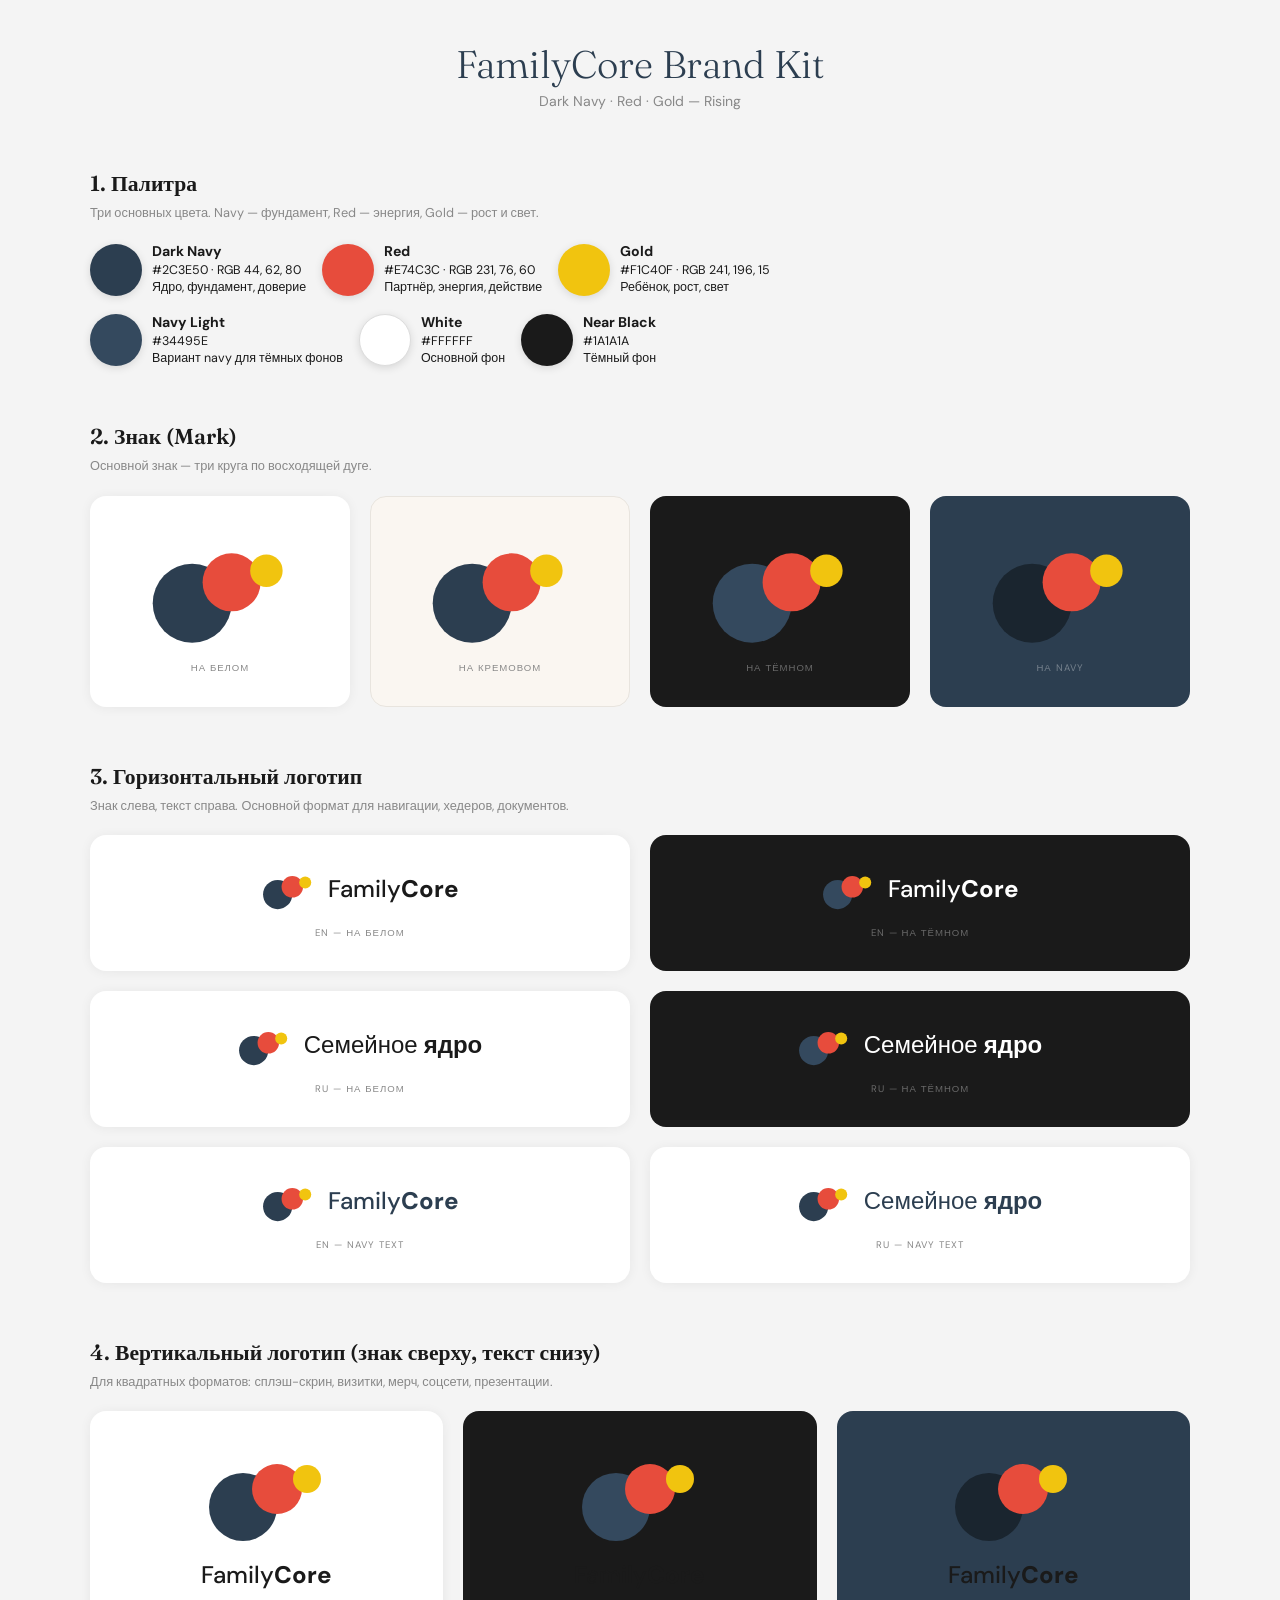
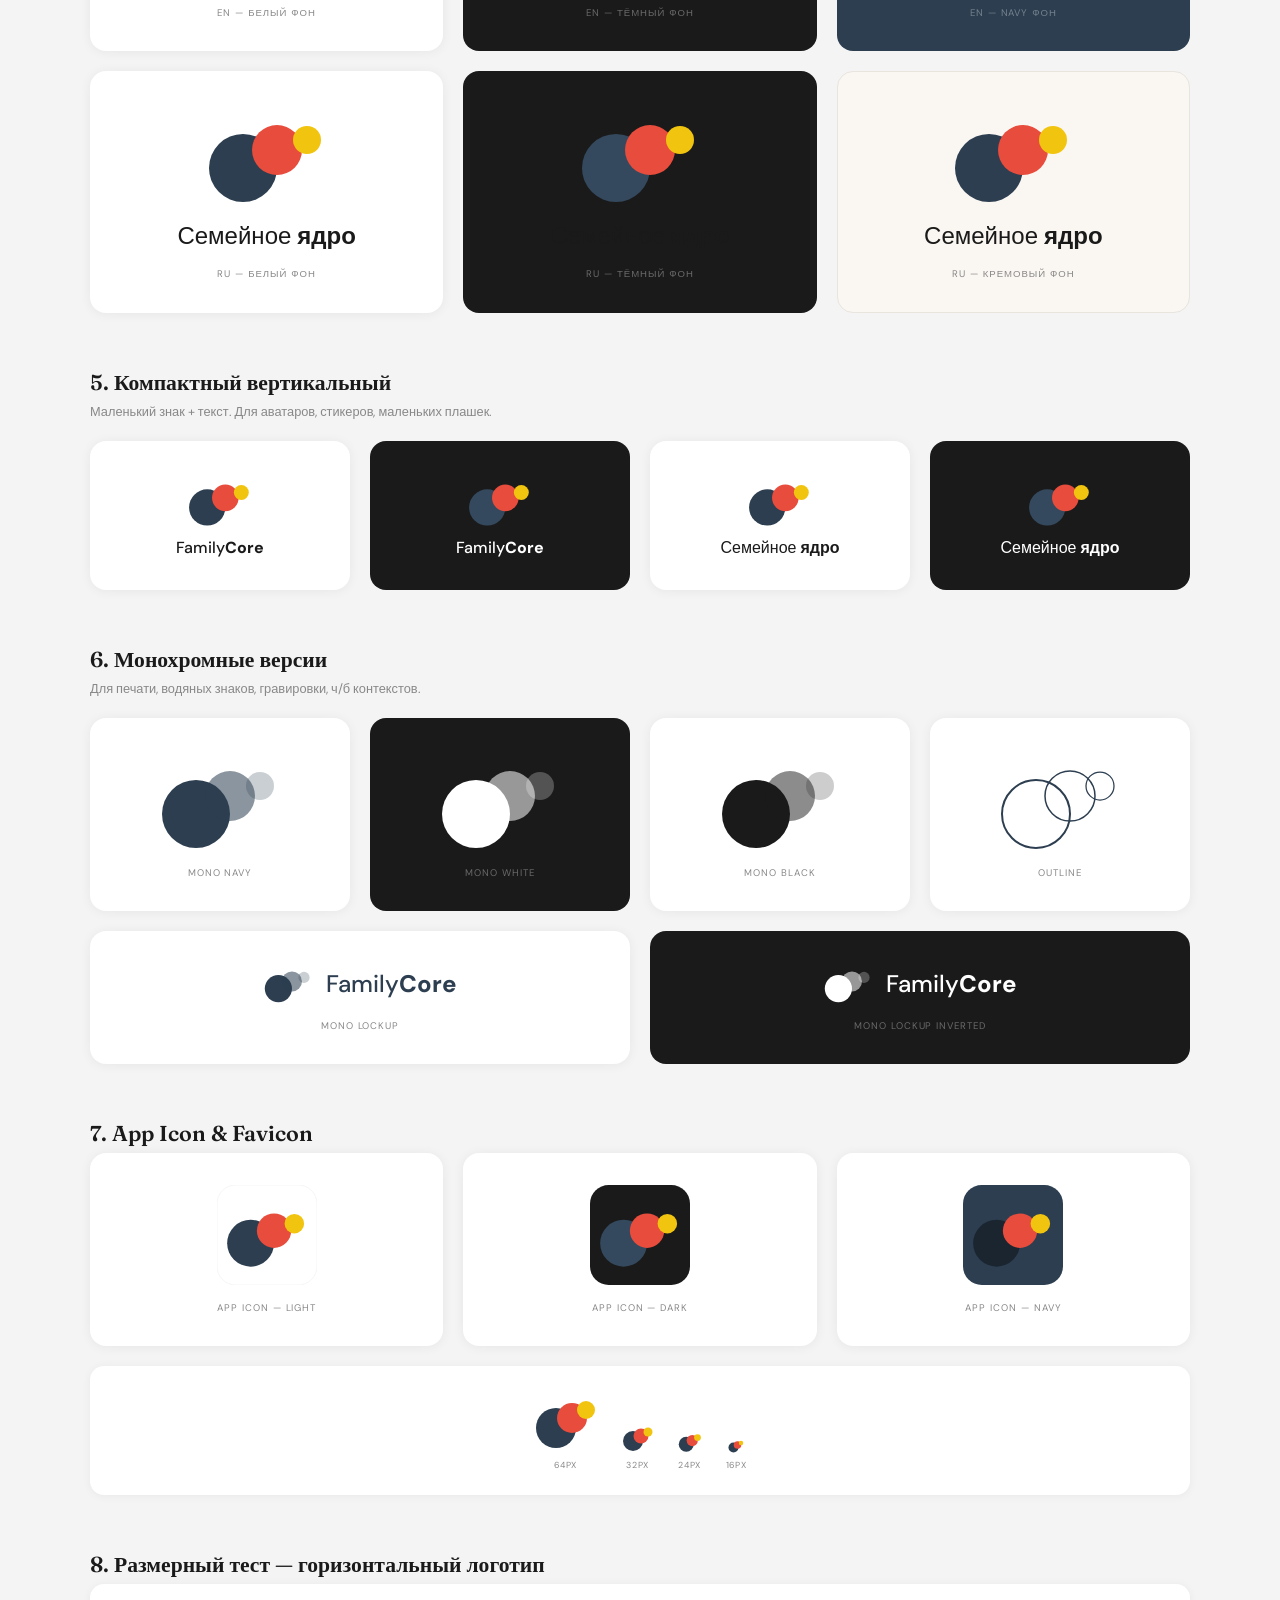
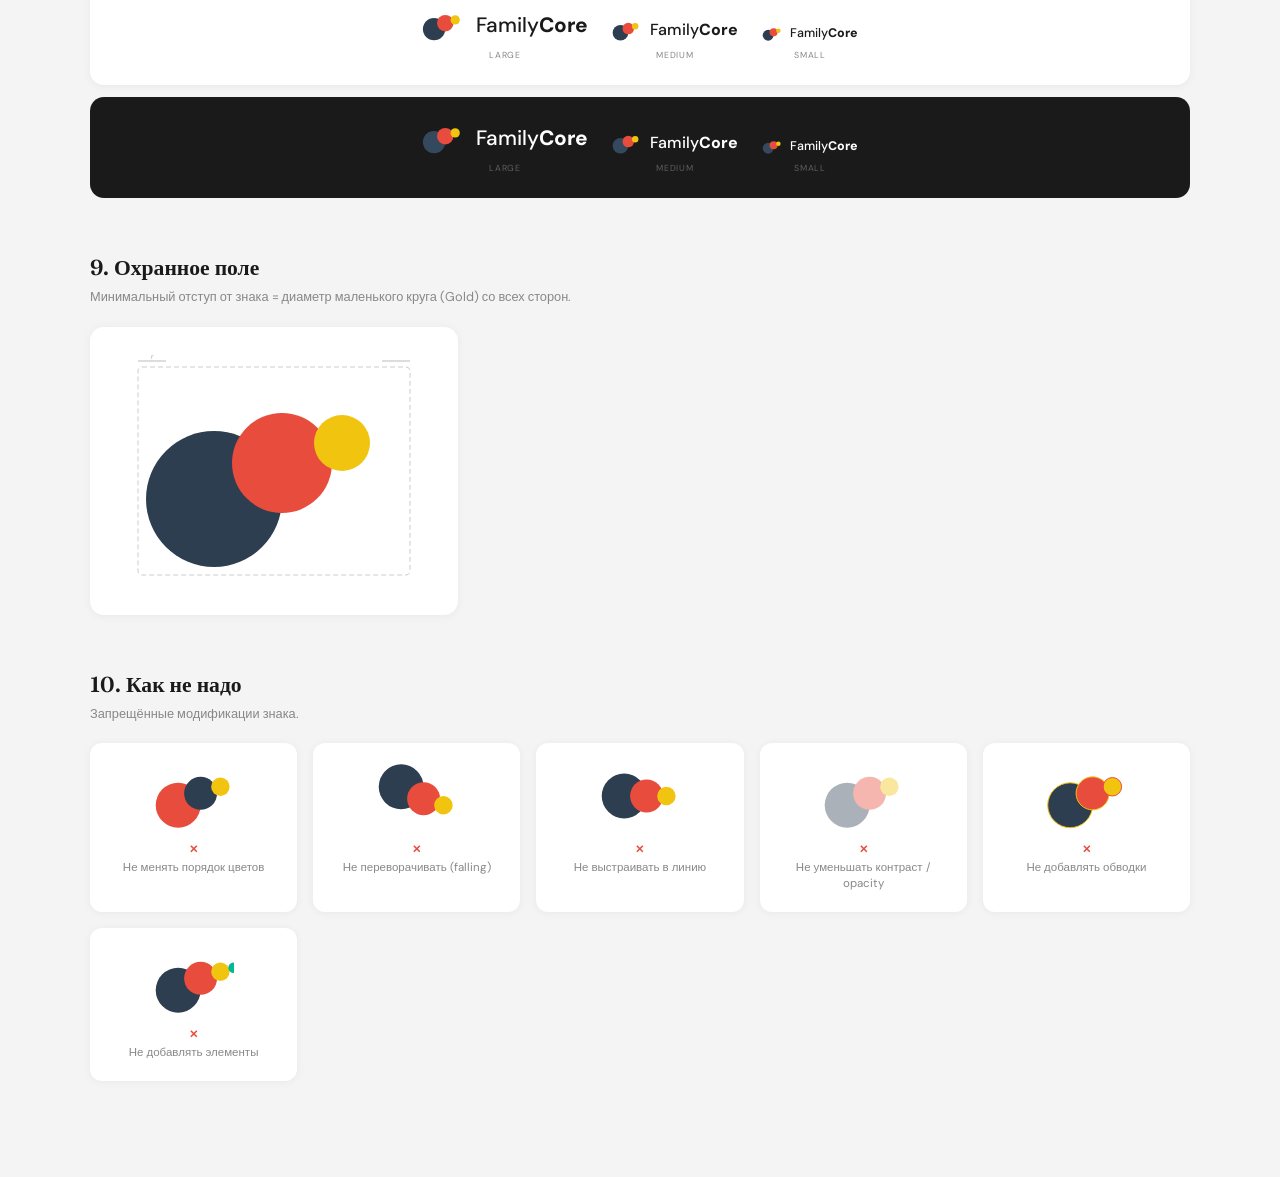
==== brand/index.html @ 4eb32b34 "VK added" ====
<!DOCTYPE html>
<html lang="ru">
<head>
<meta charset="UTF-8">
<meta name="viewport" content="width=device-width, initial-scale=1.0">
<title>FamilyCore — Full Brand Kit</title>
<style>
  @import url('https://fonts.googleapis.com/css2?family=DM+Sans:wght@400;500;700;800&family=Fraunces:opsz,wght@9..144,300;9..144,600&display=swap');
  *{margin:0;padding:0;box-sizing:border-box}
  :root{--navy:#2C3E50;--red:#E74C3C;--gold:#F1C40F;--dk:#1a1a1a;--mid:#888;--bg:#f4f4f4}
  body{font-family:'DM Sans',sans-serif;background:var(--bg);color:var(--dk);padding:40px 16px}

  .page{max-width:1100px;margin:0 auto}

  .header{text-align:center;margin-bottom:60px}
  .header h1{font-family:'Fraunces',serif;font-weight:300;font-size:2.4rem;margin-bottom:4px;color:var(--navy)}
  .header p{color:var(--mid);font-size:0.88rem}

  h2{font-family:'Fraunces',serif;font-weight:600;font-size:1.35rem;margin-bottom:6px;color:var(--dk)}
  .desc{color:var(--mid);font-size:0.8rem;margin-bottom:20px;line-height:1.5}

  .sect{margin-bottom:56px}

  /* Cards */
  .row{display:grid;gap:20px;margin-bottom:20px}
  .r2{grid-template-columns:1fr 1fr}
  .r3{grid-template-columns:1fr 1fr 1fr}
  .r4{grid-template-columns:1fr 1fr 1fr 1fr}
  @media(max-width:700px){.r2,.r3,.r4{grid-template-columns:1fr}}

  .box{border-radius:16px;padding:32px 24px;display:flex;flex-direction:column;align-items:center;justify-content:center;gap:12px;min-height:180px}
  .box.w{background:#fff;box-shadow:0 1px 12px rgba(0,0,0,0.06)}
  .box.d{background:var(--dk)}
  .box.n{background:var(--navy)}
  .box.c{background:#FAF6F1;border:1px solid #e8e4de}
  .box.r{background:var(--red)}
  .box .tag{font-size:0.6rem;text-transform:uppercase;letter-spacing:0.1em;color:var(--mid);margin-top:4px}
  .d .tag,.n .tag,.r .tag{color:rgba(255,255,255,0.35)}

  /* Logo mark inline helper */
  .mark{display:inline-block}

  /* Lockup: horizontal */
  .lockup-h{display:flex;align-items:center;gap:14px}
  .lockup-h .logo-text{font-family:'DM Sans',sans-serif;font-size:1.5rem;font-weight:500;white-space:nowrap}
  .lockup-h .logo-text b{font-weight:800}
  .lockup-h .logo-text.light{color:#fff}
  .lockup-h .logo-text.dark{color:var(--dk)}
  .lockup-h .logo-text.navy{color:var(--navy)}

  /* Lockup: stacked */
  .lockup-v{display:flex;flex-direction:column;align-items:center;gap:10px}
  .lockup-v .logo-text{font-family:'DM Sans',sans-serif;font-size:1.3rem;font-weight:500;white-space:nowrap}
  .lockup-v .logo-text b{font-weight:800}
  .lockup-v .logo-text.light{color:#fff}
  .lockup-v .logo-text.dark{color:var(--dk)}
  .lockup-v .logo-text.navy{color:var(--navy)}

  /* Lockup: stacked large */
  .lockup-vl{display:flex;flex-direction:column;align-items:center;gap:16px}
  .lockup-vl .logo-text{font-family:'DM Sans',sans-serif;font-size:1.6rem;font-weight:500;white-space:nowrap}
  .lockup-vl .logo-text b{font-weight:800}

  /* Palette */
  .pal{display:flex;gap:16px;flex-wrap:wrap}
  .sw{display:flex;align-items:center;gap:10px}
  .sw-dot{width:52px;height:52px;border-radius:50%;box-shadow:0 2px 8px rgba(0,0,0,0.12)}
  .sw-info{font-size:0.78rem;line-height:1.4}
  .sw-info strong{display:block;font-size:0.88rem}

  /* Size test */
  .sizes{display:flex;gap:24px;align-items:flex-end;justify-content:center;padding:24px;border-radius:14px;flex-wrap:wrap;margin-bottom:12px}
  .sizes.lt{background:#fff;box-shadow:0 1px 10px rgba(0,0,0,0.05)}
  .sizes.dk{background:var(--dk)}
  .si{display:flex;flex-direction:column;align-items:center;gap:5px}
  .si .lb{font-size:0.55rem;text-transform:uppercase;letter-spacing:0.08em;color:var(--mid)}
  .dk .lb{color:rgba(255,255,255,0.3)}

  /* Clearspace diagram */
  .clearspace-box{display:inline-flex;padding:24px;background:#fff;border-radius:14px;box-shadow:0 1px 10px rgba(0,0,0,0.05)}

  /* Don'ts */
  .donts{display:grid;grid-template-columns:repeat(auto-fit,minmax(200px,1fr));gap:16px}
  .dont{background:#fff;border-radius:12px;padding:20px;text-align:center;box-shadow:0 1px 8px rgba(0,0,0,0.05)}
  .dont svg{margin-bottom:8px}
  .dont p{font-size:0.72rem;color:var(--mid);line-height:1.4}
  .dont .x{color:#E74C3C;font-weight:700;font-size:0.7rem;margin-bottom:4px}
</style>
</head>
<body>
<div class="page">

<div class="header">
  <h1>FamilyCore Brand Kit</h1>
  <p>Dark Navy · Red · Gold — Rising</p>
</div>

<!-- ======== 1. PALETTE ======== -->
<div class="sect">
  <h2>1. Палитра</h2>
  <div class="desc">Три основных цвета. Navy — фундамент, Red — энергия, Gold — рост и свет.</div>
  <div class="pal">
    <div class="sw"><div class="sw-dot" style="background:#2C3E50"></div><div class="sw-info"><strong>Dark Navy</strong>#2C3E50 · RGB 44, 62, 80<br>Ядро, фундамент, доверие</div></div>
    <div class="sw"><div class="sw-dot" style="background:#E74C3C"></div><div class="sw-info"><strong>Red</strong>#E74C3C · RGB 231, 76, 60<br>Партнёр, энергия, действие</div></div>
    <div class="sw"><div class="sw-dot" style="background:#F1C40F"></div><div class="sw-info"><strong>Gold</strong>#F1C40F · RGB 241, 196, 15<br>Ребёнок, рост, свет</div></div>
  </div>
  <div style="margin-top:16px">
    <div class="pal">
      <div class="sw"><div class="sw-dot" style="background:#34495E"></div><div class="sw-info"><strong>Navy Light</strong>#34495E<br>Вариант navy для тёмных фонов</div></div>
      <div class="sw"><div class="sw-dot" style="background:#ffffff;border:1px solid #ddd"></div><div class="sw-info"><strong>White</strong>#FFFFFF<br>Основной фон</div></div>
      <div class="sw"><div class="sw-dot" style="background:#1a1a1a"></div><div class="sw-info"><strong>Near Black</strong>#1A1A1A<br>Тёмный фон</div></div>
    </div>
  </div>
</div>

<!-- ======== 2. MARK ======== -->
<div class="sect">
  <h2>2. Знак (Mark)</h2>
  <div class="desc">Основной знак — три круга по восходящей дуге.</div>
  <div class="row r4">
    <div class="box w">
      <svg width="140" height="116" viewBox="0 0 240 200" fill="none"><circle cx="72" cy="128" r="68" fill="#2C3E50"/><circle cx="140" cy="92" r="50" fill="#E74C3C"/><circle cx="200" cy="72" r="28" fill="#F1C40F"/></svg>
      <span class="tag">На белом</span>
    </div>
    <div class="box c">
      <svg width="140" height="116" viewBox="0 0 240 200" fill="none"><circle cx="72" cy="128" r="68" fill="#2C3E50"/><circle cx="140" cy="92" r="50" fill="#E74C3C"/><circle cx="200" cy="72" r="28" fill="#F1C40F"/></svg>
      <span class="tag">На кремовом</span>
    </div>
    <div class="box d">
      <svg width="140" height="116" viewBox="0 0 240 200" fill="none"><circle cx="72" cy="128" r="68" fill="#34495E"/><circle cx="140" cy="92" r="50" fill="#E74C3C"/><circle cx="200" cy="72" r="28" fill="#F1C40F"/></svg>
      <span class="tag">На тёмном</span>
    </div>
    <div class="box n">
      <svg width="140" height="116" viewBox="0 0 240 200" fill="none"><circle cx="72" cy="128" r="68" fill="#1A252F"/><circle cx="140" cy="92" r="50" fill="#E74C3C"/><circle cx="200" cy="72" r="28" fill="#F1C40F"/></svg>
      <span class="tag">На navy</span>
    </div>
  </div>
</div>

<!-- ======== 3. HORIZONTAL LOCKUP ======== -->
<div class="sect">
  <h2>3. Горизонтальный логотип</h2>
  <div class="desc">Знак слева, текст справа. Основной формат для навигации, хедеров, документов.</div>

  <div class="row r2">
    <div class="box w" style="min-height:100px">
      <div class="lockup-h">
        <svg width="52" height="43" viewBox="0 0 240 200" fill="none"><circle cx="72" cy="128" r="68" fill="#2C3E50"/><circle cx="140" cy="92" r="50" fill="#E74C3C"/><circle cx="200" cy="72" r="28" fill="#F1C40F"/></svg>
        <span class="logo-text dark">Family<b>Core</b></span>
      </div>
      <span class="tag">EN — на белом</span>
    </div>
    <div class="box d" style="min-height:100px">
      <div class="lockup-h">
        <svg width="52" height="43" viewBox="0 0 240 200" fill="none"><circle cx="72" cy="128" r="68" fill="#34495E"/><circle cx="140" cy="92" r="50" fill="#E74C3C"/><circle cx="200" cy="72" r="28" fill="#F1C40F"/></svg>
        <span class="logo-text light">Family<b>Core</b></span>
      </div>
      <span class="tag">EN — на тёмном</span>
    </div>
  </div>
  <div class="row r2">
    <div class="box w" style="min-height:100px">
      <div class="lockup-h">
        <svg width="52" height="43" viewBox="0 0 240 200" fill="none"><circle cx="72" cy="128" r="68" fill="#2C3E50"/><circle cx="140" cy="92" r="50" fill="#E74C3C"/><circle cx="200" cy="72" r="28" fill="#F1C40F"/></svg>
        <span class="logo-text dark">Семейное <b>ядро</b></span>
      </div>
      <span class="tag">RU — на белом</span>
    </div>
    <div class="box d" style="min-height:100px">
      <div class="lockup-h">
        <svg width="52" height="43" viewBox="0 0 240 200" fill="none"><circle cx="72" cy="128" r="68" fill="#34495E"/><circle cx="140" cy="92" r="50" fill="#E74C3C"/><circle cx="200" cy="72" r="28" fill="#F1C40F"/></svg>
        <span class="logo-text light">Семейное <b>ядро</b></span>
      </div>
      <span class="tag">RU — на тёмном</span>
    </div>
  </div>
  <!-- Navy text variant -->
  <div class="row r2">
    <div class="box w" style="min-height:100px">
      <div class="lockup-h">
        <svg width="52" height="43" viewBox="0 0 240 200" fill="none"><circle cx="72" cy="128" r="68" fill="#2C3E50"/><circle cx="140" cy="92" r="50" fill="#E74C3C"/><circle cx="200" cy="72" r="28" fill="#F1C40F"/></svg>
        <span class="logo-text navy">Family<b>Core</b></span>
      </div>
      <span class="tag">EN — navy text</span>
    </div>
    <div class="box w" style="min-height:100px">
      <div class="lockup-h">
        <svg width="52" height="43" viewBox="0 0 240 200" fill="none"><circle cx="72" cy="128" r="68" fill="#2C3E50"/><circle cx="140" cy="92" r="50" fill="#E74C3C"/><circle cx="200" cy="72" r="28" fill="#F1C40F"/></svg>
        <span class="logo-text navy">Семейное <b>ядро</b></span>
      </div>
      <span class="tag">RU — navy text</span>
    </div>
  </div>
</div>

<!-- ======== 4. STACKED LOCKUP ======== -->
<div class="sect">
  <h2>4. Вертикальный логотип (знак сверху, текст снизу)</h2>
  <div class="desc">Для квадратных форматов: сплэш-скрин, визитки, мерч, соцсети, презентации.</div>

  <div class="row r3">
    <div class="box w" style="min-height:220px">
      <div class="lockup-vl">
        <svg width="120" height="100" viewBox="0 0 240 200" fill="none"><circle cx="72" cy="128" r="68" fill="#2C3E50"/><circle cx="140" cy="92" r="50" fill="#E74C3C"/><circle cx="200" cy="72" r="28" fill="#F1C40F"/></svg>
        <span class="logo-text dark" style="font-size:1.5rem">Family<b>Core</b></span>
      </div>
      <span class="tag">EN — белый фон</span>
    </div>
    <div class="box d" style="min-height:220px">
      <div class="lockup-vl">
        <svg width="120" height="100" viewBox="0 0 240 200" fill="none"><circle cx="72" cy="128" r="68" fill="#34495E"/><circle cx="140" cy="92" r="50" fill="#E74C3C"/><circle cx="200" cy="72" r="28" fill="#F1C40F"/></svg>
        <span class="logo-text light" style="font-size:1.5rem">Family<b>Core</b></span>
      </div>
      <span class="tag">EN — тёмный фон</span>
    </div>
    <div class="box n" style="min-height:220px">
      <div class="lockup-vl">
        <svg width="120" height="100" viewBox="0 0 240 200" fill="none"><circle cx="72" cy="128" r="68" fill="#1A252F"/><circle cx="140" cy="92" r="50" fill="#E74C3C"/><circle cx="200" cy="72" r="28" fill="#F1C40F"/></svg>
        <span class="logo-text light" style="font-size:1.5rem">Family<b>Core</b></span>
      </div>
      <span class="tag">EN — navy фон</span>
    </div>
  </div>

  <div class="row r3">
    <div class="box w" style="min-height:220px">
      <div class="lockup-vl">
        <svg width="120" height="100" viewBox="0 0 240 200" fill="none"><circle cx="72" cy="128" r="68" fill="#2C3E50"/><circle cx="140" cy="92" r="50" fill="#E74C3C"/><circle cx="200" cy="72" r="28" fill="#F1C40F"/></svg>
        <span class="logo-text dark" style="font-size:1.5rem">Семейное <b>ядро</b></span>
      </div>
      <span class="tag">RU — белый фон</span>
    </div>
    <div class="box d" style="min-height:220px">
      <div class="lockup-vl">
        <svg width="120" height="100" viewBox="0 0 240 200" fill="none"><circle cx="72" cy="128" r="68" fill="#34495E"/><circle cx="140" cy="92" r="50" fill="#E74C3C"/><circle cx="200" cy="72" r="28" fill="#F1C40F"/></svg>
        <span class="logo-text light" style="font-size:1.5rem">Семейное <b>ядро</b></span>
      </div>
      <span class="tag">RU — тёмный фон</span>
    </div>
    <div class="box c" style="min-height:220px">
      <div class="lockup-vl">
        <svg width="120" height="100" viewBox="0 0 240 200" fill="none"><circle cx="72" cy="128" r="68" fill="#2C3E50"/><circle cx="140" cy="92" r="50" fill="#E74C3C"/><circle cx="200" cy="72" r="28" fill="#F1C40F"/></svg>
        <span class="logo-text navy" style="font-size:1.5rem">Семейное <b>ядро</b></span>
      </div>
      <span class="tag">RU — кремовый фон</span>
    </div>
  </div>
</div>

<!-- ======== 5. COMPACT STACKED ======== -->
<div class="sect">
  <h2>5. Компактный вертикальный</h2>
  <div class="desc">Маленький знак + текст. Для аватаров, стикеров, маленьких плашек.</div>

  <div class="row r4">
    <div class="box w" style="min-height:140px">
      <div class="lockup-v">
        <svg width="64" height="54" viewBox="0 0 240 200" fill="none"><circle cx="72" cy="128" r="68" fill="#2C3E50"/><circle cx="140" cy="92" r="50" fill="#E74C3C"/><circle cx="200" cy="72" r="28" fill="#F1C40F"/></svg>
        <span class="logo-text dark" style="font-size:1rem">Family<b>Core</b></span>
      </div>
    </div>
    <div class="box d" style="min-height:140px">
      <div class="lockup-v">
        <svg width="64" height="54" viewBox="0 0 240 200" fill="none"><circle cx="72" cy="128" r="68" fill="#34495E"/><circle cx="140" cy="92" r="50" fill="#E74C3C"/><circle cx="200" cy="72" r="28" fill="#F1C40F"/></svg>
        <span class="logo-text light" style="font-size:1rem">Family<b>Core</b></span>
      </div>
    </div>
    <div class="box w" style="min-height:140px">
      <div class="lockup-v">
        <svg width="64" height="54" viewBox="0 0 240 200" fill="none"><circle cx="72" cy="128" r="68" fill="#2C3E50"/><circle cx="140" cy="92" r="50" fill="#E74C3C"/><circle cx="200" cy="72" r="28" fill="#F1C40F"/></svg>
        <span class="logo-text dark" style="font-size:1rem">Семейное <b>ядро</b></span>
      </div>
    </div>
    <div class="box d" style="min-height:140px">
      <div class="lockup-v">
        <svg width="64" height="54" viewBox="0 0 240 200" fill="none"><circle cx="72" cy="128" r="68" fill="#34495E"/><circle cx="140" cy="92" r="50" fill="#E74C3C"/><circle cx="200" cy="72" r="28" fill="#F1C40F"/></svg>
        <span class="logo-text light" style="font-size:1rem">Семейное <b>ядро</b></span>
      </div>
    </div>
  </div>
</div>

<!-- ======== 6. MONOCHROME ======== -->
<div class="sect">
  <h2>6. Монохромные версии</h2>
  <div class="desc">Для печати, водяных знаков, гравировки, ч/б контекстов.</div>

  <div class="row r4">
    <div class="box w">
      <svg width="120" height="100" viewBox="0 0 240 200" fill="none"><circle cx="72" cy="128" r="68" fill="#2C3E50"/><circle cx="140" cy="92" r="50" fill="#2C3E50" opacity="0.55"/><circle cx="200" cy="72" r="28" fill="#2C3E50" opacity="0.25"/></svg>
      <span class="tag">Mono Navy</span>
    </div>
    <div class="box d">
      <svg width="120" height="100" viewBox="0 0 240 200" fill="none"><circle cx="72" cy="128" r="68" fill="white"/><circle cx="140" cy="92" r="50" fill="white" opacity="0.55"/><circle cx="200" cy="72" r="28" fill="white" opacity="0.25"/></svg>
      <span class="tag">Mono White</span>
    </div>
    <div class="box w">
      <svg width="120" height="100" viewBox="0 0 240 200" fill="none"><circle cx="72" cy="128" r="68" fill="#1a1a1a"/><circle cx="140" cy="92" r="50" fill="#1a1a1a" opacity="0.5"/><circle cx="200" cy="72" r="28" fill="#1a1a1a" opacity="0.22"/></svg>
      <span class="tag">Mono Black</span>
    </div>
    <div class="box w">
      <svg width="120" height="100" viewBox="0 0 240 200" fill="none"><circle cx="72" cy="128" r="68" stroke="#2C3E50" stroke-width="4" fill="none"/><circle cx="140" cy="92" r="50" stroke="#2C3E50" stroke-width="3" fill="none"/><circle cx="200" cy="72" r="28" stroke="#2C3E50" stroke-width="2.5" fill="none"/></svg>
      <span class="tag">Outline</span>
    </div>
  </div>

  <!-- Mono lockups -->
  <div class="row r2" style="margin-top:16px">
    <div class="box w" style="min-height:100px">
      <div class="lockup-h">
        <svg width="48" height="40" viewBox="0 0 240 200" fill="none"><circle cx="72" cy="128" r="68" fill="#2C3E50"/><circle cx="140" cy="92" r="50" fill="#2C3E50" opacity="0.55"/><circle cx="200" cy="72" r="28" fill="#2C3E50" opacity="0.25"/></svg>
        <span class="logo-text navy">Family<b>Core</b></span>
      </div>
      <span class="tag">Mono lockup</span>
    </div>
    <div class="box d" style="min-height:100px">
      <div class="lockup-h">
        <svg width="48" height="40" viewBox="0 0 240 200" fill="none"><circle cx="72" cy="128" r="68" fill="white"/><circle cx="140" cy="92" r="50" fill="white" opacity="0.55"/><circle cx="200" cy="72" r="28" fill="white" opacity="0.25"/></svg>
        <span class="logo-text light">Family<b>Core</b></span>
      </div>
      <span class="tag">Mono lockup inverted</span>
    </div>
  </div>
</div>

<!-- ======== 7. APP ICON / FAVICON ======== -->
<div class="sect">
  <h2>7. App Icon & Favicon</h2>

  <div class="row r3">
    <div class="box w">
      <svg width="100" height="100" viewBox="0 0 512 512" fill="none"><rect width="512" height="512" rx="96" fill="white" stroke="#eee" stroke-width="3"/><circle cx="172" cy="298" r="120" fill="#2C3E50"/><circle cx="292" cy="234" r="88" fill="#E74C3C"/><circle cx="396" cy="198" r="50" fill="#F1C40F"/></svg>
      <span class="tag">App Icon — light</span>
    </div>
    <div class="box w">
      <svg width="100" height="100" viewBox="0 0 512 512" fill="none"><rect width="512" height="512" rx="96" fill="#1a1a1a"/><circle cx="172" cy="298" r="120" fill="#34495E"/><circle cx="292" cy="234" r="88" fill="#E74C3C"/><circle cx="396" cy="198" r="50" fill="#F1C40F"/></svg>
      <span class="tag">App Icon — dark</span>
    </div>
    <div class="box w">
      <svg width="100" height="100" viewBox="0 0 512 512" fill="none"><rect width="512" height="512" rx="96" fill="#2C3E50"/><circle cx="172" cy="298" r="120" fill="#1A252F"/><circle cx="292" cy="234" r="88" fill="#E74C3C"/><circle cx="396" cy="198" r="50" fill="#F1C40F"/></svg>
      <span class="tag">App Icon — navy</span>
    </div>
  </div>

  <div class="sizes lt" style="margin-top:16px">
    <div class="si"><svg width="64" height="64" viewBox="0 0 32 32" fill="none"><circle cx="11" cy="19" r="10" fill="#2C3E50"/><circle cx="19" cy="14" r="7.5" fill="#E74C3C"/><circle cx="26" cy="10" r="4.5" fill="#F1C40F"/></svg><span class="lb">64px</span></div>
    <div class="si"><svg width="32" height="32" viewBox="0 0 32 32" fill="none"><circle cx="11" cy="19" r="10" fill="#2C3E50"/><circle cx="19" cy="14" r="7.5" fill="#E74C3C"/><circle cx="26" cy="10" r="4.5" fill="#F1C40F"/></svg><span class="lb">32px</span></div>
    <div class="si"><svg width="24" height="24" viewBox="0 0 32 32" fill="none"><circle cx="11" cy="19" r="10" fill="#2C3E50"/><circle cx="19" cy="14" r="7.5" fill="#E74C3C"/><circle cx="26" cy="10" r="4.5" fill="#F1C40F"/></svg><span class="lb">24px</span></div>
    <div class="si"><svg width="16" height="16" viewBox="0 0 32 32" fill="none"><circle cx="11" cy="19" r="10" fill="#2C3E50"/><circle cx="19" cy="14" r="7.5" fill="#E74C3C"/><circle cx="26" cy="10" r="4.5" fill="#F1C40F"/></svg><span class="lb">16px</span></div>
  </div>
</div>

<!-- ======== 8. SIZE TEST ======== -->
<div class="sect">
  <h2>8. Размерный тест — горизонтальный логотип</h2>

  <div class="sizes lt">
    <div class="si" style="gap:8px">
      <div class="lockup-h"><svg width="40" height="33" viewBox="0 0 240 200" fill="none"><circle cx="72" cy="128" r="68" fill="#2C3E50"/><circle cx="140" cy="92" r="50" fill="#E74C3C"/><circle cx="200" cy="72" r="28" fill="#F1C40F"/></svg><span class="logo-text dark" style="font-size:1.3rem">Family<b>Core</b></span></div>
      <span class="lb">Large</span>
    </div>
    <div class="si" style="gap:8px">
      <div class="lockup-h" style="gap:10px"><svg width="28" height="23" viewBox="0 0 240 200" fill="none"><circle cx="72" cy="128" r="68" fill="#2C3E50"/><circle cx="140" cy="92" r="50" fill="#E74C3C"/><circle cx="200" cy="72" r="28" fill="#F1C40F"/></svg><span class="logo-text dark" style="font-size:1rem">Family<b>Core</b></span></div>
      <span class="lb">Medium</span>
    </div>
    <div class="si" style="gap:8px">
      <div class="lockup-h" style="gap:8px"><svg width="20" height="16" viewBox="0 0 240 200" fill="none"><circle cx="72" cy="128" r="68" fill="#2C3E50"/><circle cx="140" cy="92" r="50" fill="#E74C3C"/><circle cx="200" cy="72" r="28" fill="#F1C40F"/></svg><span class="logo-text dark" style="font-size:0.78rem">Family<b>Core</b></span></div>
      <span class="lb">Small</span>
    </div>
  </div>
  <div class="sizes dk">
    <div class="si" style="gap:8px">
      <div class="lockup-h"><svg width="40" height="33" viewBox="0 0 240 200" fill="none"><circle cx="72" cy="128" r="68" fill="#34495E"/><circle cx="140" cy="92" r="50" fill="#E74C3C"/><circle cx="200" cy="72" r="28" fill="#F1C40F"/></svg><span class="logo-text light" style="font-size:1.3rem">Family<b>Core</b></span></div>
      <span class="lb">Large</span>
    </div>
    <div class="si" style="gap:8px">
      <div class="lockup-h" style="gap:10px"><svg width="28" height="23" viewBox="0 0 240 200" fill="none"><circle cx="72" cy="128" r="68" fill="#34495E"/><circle cx="140" cy="92" r="50" fill="#E74C3C"/><circle cx="200" cy="72" r="28" fill="#F1C40F"/></svg><span class="logo-text light" style="font-size:1rem">Family<b>Core</b></span></div>
      <span class="lb">Medium</span>
    </div>
    <div class="si" style="gap:8px">
      <div class="lockup-h" style="gap:8px"><svg width="20" height="16" viewBox="0 0 240 200" fill="none"><circle cx="72" cy="128" r="68" fill="#34495E"/><circle cx="140" cy="92" r="50" fill="#E74C3C"/><circle cx="200" cy="72" r="28" fill="#F1C40F"/></svg><span class="logo-text light" style="font-size:0.78rem">Family<b>Core</b></span></div>
      <span class="lb">Small</span>
    </div>
  </div>
</div>

<!-- ======== 9. CLEARSPACE ======== -->
<div class="sect">
  <h2>9. Охранное поле</h2>
  <div class="desc">Минимальный отступ от знака = диаметр маленького круга (Gold) со всех сторон.</div>
  <div class="clearspace-box">
    <svg width="320" height="240" viewBox="0 0 320 240" fill="none">
      <!-- Clearspace border -->
      <rect x="24" y="16" width="272" height="208" stroke="#ccc" stroke-width="1" stroke-dasharray="5 3" fill="none" rx="4"/>
      <!-- Dimension arrows -->
      <line x1="24" y1="10" x2="52" y2="10" stroke="#aaa" stroke-width="0.8"/><text x="38" y="8" text-anchor="middle" fill="#aaa" font-size="7" font-family="DM Sans">r</text>
      <line x1="268" y1="10" x2="296" y2="10" stroke="#aaa" stroke-width="0.8"/>
      <!-- Logo -->
      <circle cx="100" cy="148" r="68" fill="#2C3E50"/>
      <circle cx="168" cy="112" r="50" fill="#E74C3C"/>
      <circle cx="228" cy="92" r="28" fill="#F1C40F"/>
    </svg>
  </div>
</div>

<!-- ======== 10. DON'TS ======== -->
<div class="sect">
  <h2>10. Как не надо</h2>
  <div class="desc">Запрещённые модификации знака.</div>
  <div class="donts">
    <div class="dont">
      <svg width="80" height="66" viewBox="0 0 240 200" fill="none"><circle cx="72" cy="128" r="68" fill="#E74C3C"/><circle cx="140" cy="92" r="50" fill="#2C3E50"/><circle cx="200" cy="72" r="28" fill="#F1C40F"/></svg>
      <div class="x">✕</div>
      <p>Не менять порядок цветов</p>
    </div>
    <div class="dont">
      <svg width="80" height="66" viewBox="0 0 240 200" fill="none"><circle cx="72" cy="72" r="68" fill="#2C3E50"/><circle cx="140" cy="108" r="50" fill="#E74C3C"/><circle cx="200" cy="128" r="28" fill="#F1C40F"/></svg>
      <div class="x">✕</div>
      <p>Не переворачивать (falling)</p>
    </div>
    <div class="dont">
      <svg width="80" height="66" viewBox="0 0 240 200" fill="none"><circle cx="72" cy="100" r="68" fill="#2C3E50"/><circle cx="140" cy="100" r="50" fill="#E74C3C"/><circle cx="200" cy="100" r="28" fill="#F1C40F"/></svg>
      <div class="x">✕</div>
      <p>Не выстраивать в линию</p>
    </div>
    <div class="dont">
      <svg width="80" height="66" viewBox="0 0 240 200" fill="none" style="opacity:0.4"><circle cx="72" cy="128" r="68" fill="#2C3E50"/><circle cx="140" cy="92" r="50" fill="#E74C3C"/><circle cx="200" cy="72" r="28" fill="#F1C40F"/></svg>
      <div class="x">✕</div>
      <p>Не уменьшать контраст / opacity</p>
    </div>
    <div class="dont">
      <svg width="80" height="66" viewBox="0 0 240 200" fill="none"><circle cx="72" cy="128" r="68" fill="#2C3E50" stroke="#F1C40F" stroke-width="3"/><circle cx="140" cy="92" r="50" fill="#E74C3C" stroke="#F1C40F" stroke-width="3"/><circle cx="200" cy="72" r="28" fill="#F1C40F" stroke="#E74C3C" stroke-width="3"/></svg>
      <div class="x">✕</div>
      <p>Не добавлять обводки</p>
    </div>
    <div class="dont">
      <svg width="80" height="66" viewBox="0 0 240 200" fill="none"><circle cx="72" cy="128" r="68" fill="#2C3E50"/><circle cx="140" cy="92" r="50" fill="#E74C3C"/><circle cx="200" cy="72" r="28" fill="#F1C40F"/><circle cx="240" cy="60" r="16" fill="#00B894"/></svg>
      <div class="x">✕</div>
      <p>Не добавлять элементы</p>
    </div>
  </div>
</div>

</div><!-- /page -->
</body>
</html>
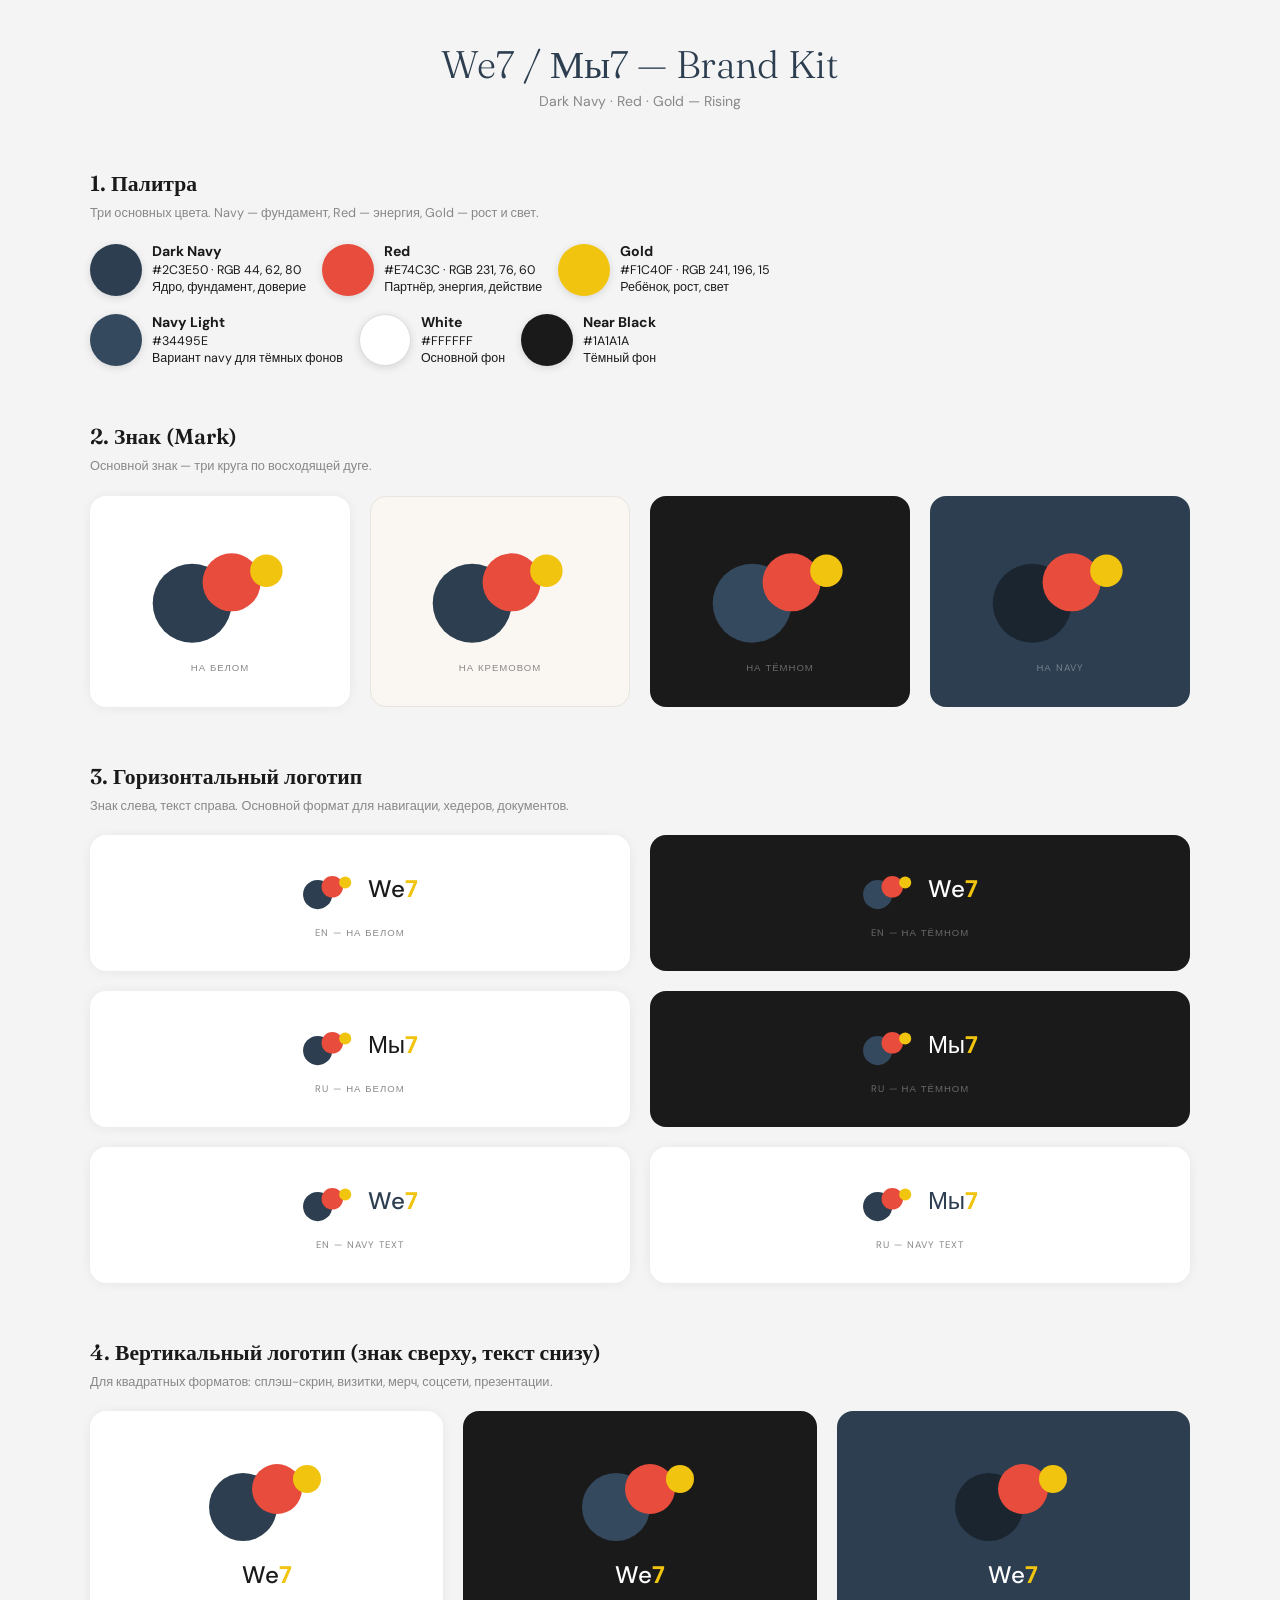
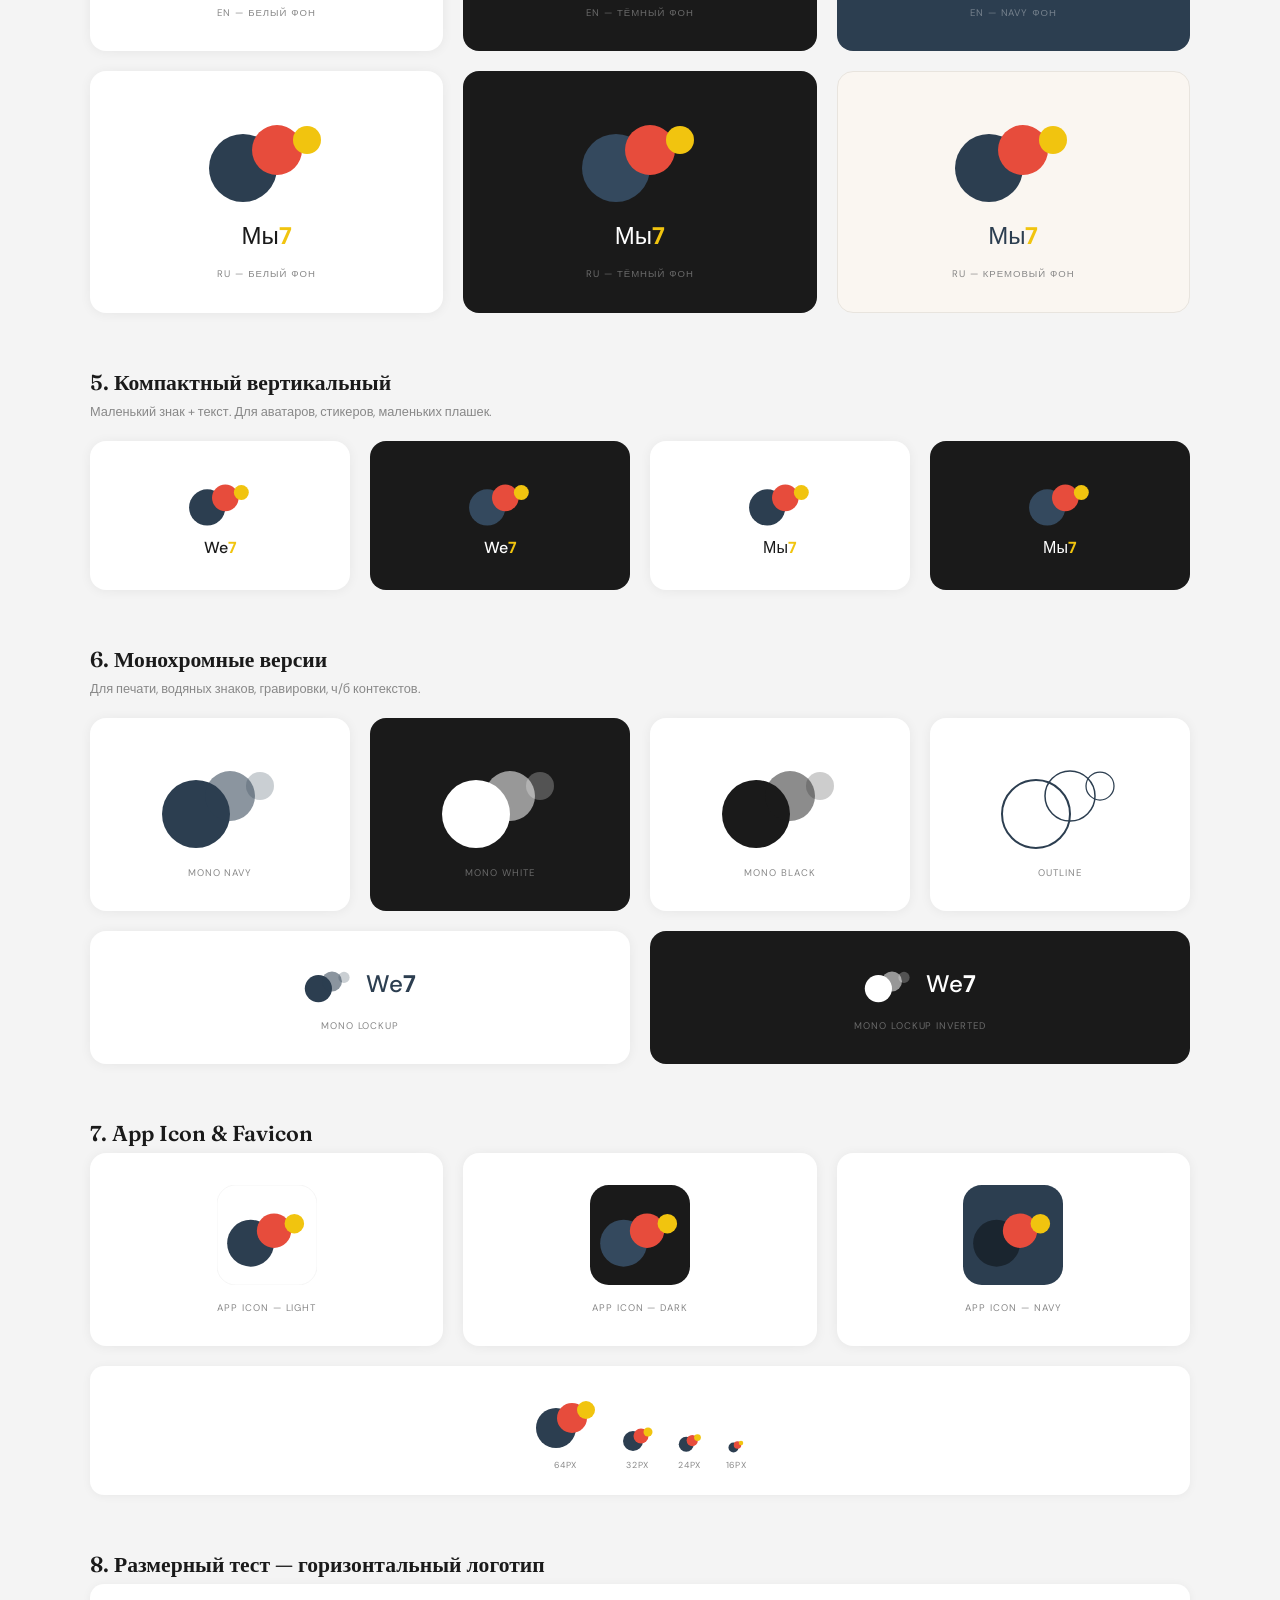
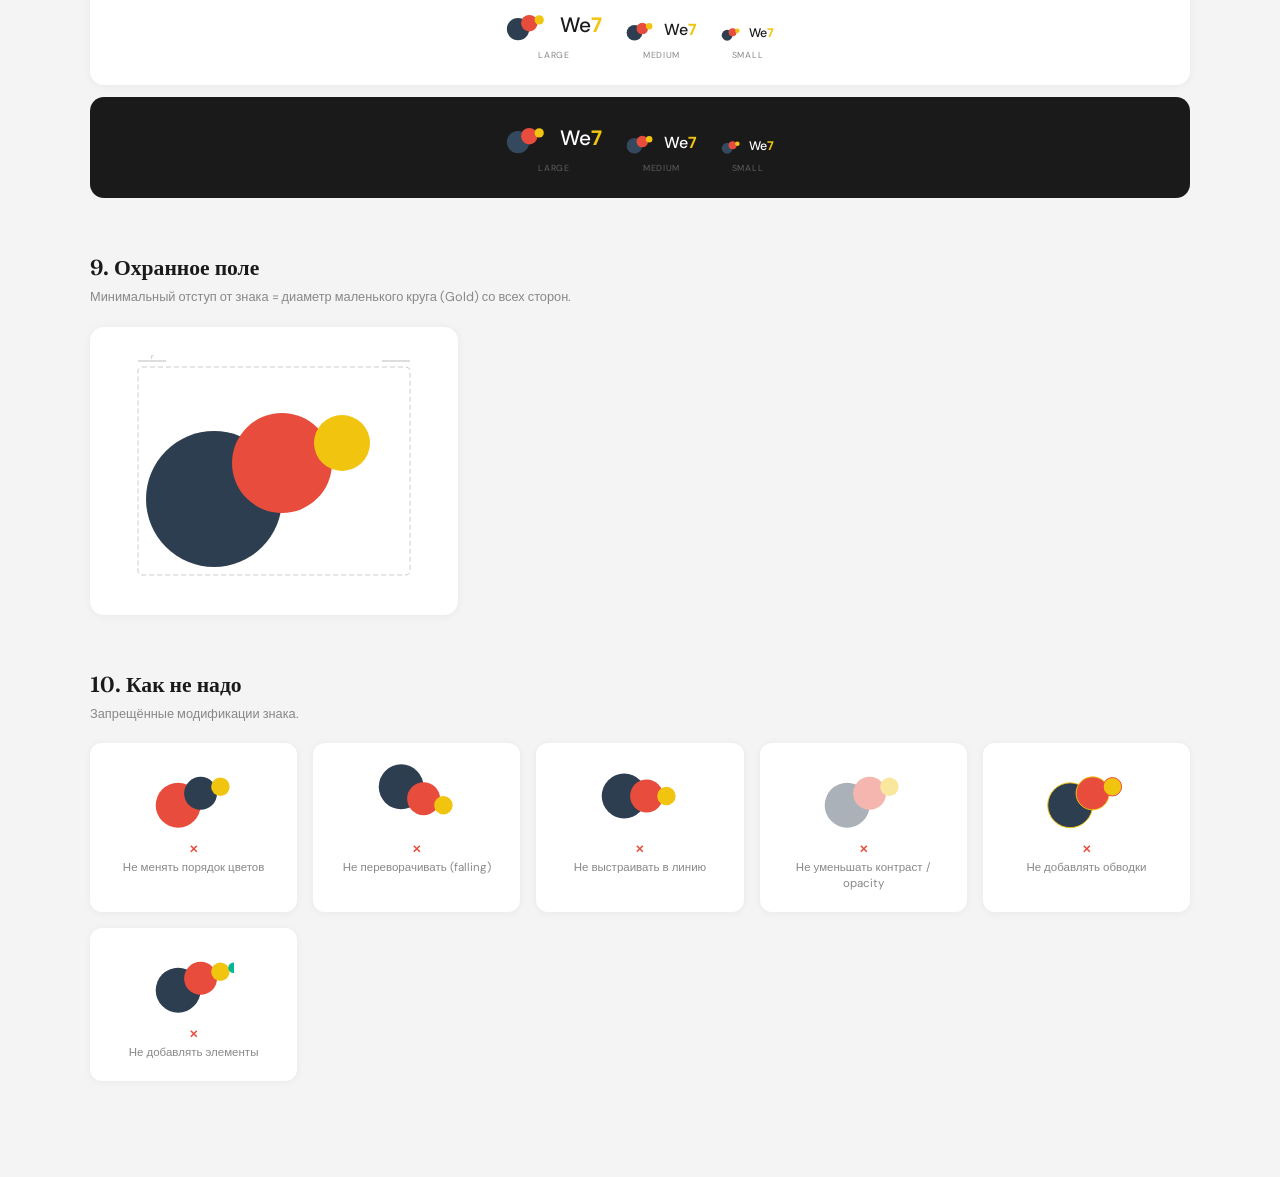
==== commit 67113b19: "we7 brand updated" ====
--- a/brand/index.html
+++ b/brand/index.html
@@ -3,7 +3,7 @@
 <head>
 <meta charset="UTF-8">
 <meta name="viewport" content="width=device-width, initial-scale=1.0">
-<title>FamilyCore — Full Brand Kit</title>
+<title>We7 — Brand Kit</title>
 <style>
   @import url('https://fonts.googleapis.com/css2?family=DM+Sans:wght@400;500;700;800&family=Fraunces:opsz,wght@9..144,300;9..144,600&display=swap');
   *{margin:0;padding:0;box-sizing:border-box}
@@ -60,6 +60,9 @@
   .lockup-vl{display:flex;flex-direction:column;align-items:center;gap:16px}
   .lockup-vl .logo-text{font-family:'DM Sans',sans-serif;font-size:1.6rem;font-weight:500;white-space:nowrap}
   .lockup-vl .logo-text b{font-weight:800}
+  .lockup-vl .logo-text.light{color:#fff}
+  .lockup-vl .logo-text.dark{color:var(--dk)}
+  .lockup-vl .logo-text.navy{color:var(--navy)}
 
   /* Palette */
   .pal{display:flex;gap:16px;flex-wrap:wrap}
@@ -91,7 +94,7 @@
 <div class="page">
 
 <div class="header">
-  <h1>FamilyCore Brand Kit</h1>
+  <h1>We7 / Мы7 — Brand Kit</h1>
   <p>Dark Navy · Red · Gold — Rising</p>
 </div>
 
@@ -146,14 +149,14 @@
     <div class="box w" style="min-height:100px">
       <div class="lockup-h">
         <svg width="52" height="43" viewBox="0 0 240 200" fill="none"><circle cx="72" cy="128" r="68" fill="#2C3E50"/><circle cx="140" cy="92" r="50" fill="#E74C3C"/><circle cx="200" cy="72" r="28" fill="#F1C40F"/></svg>
-        <span class="logo-text dark">Family<b>Core</b></span>
+        <span class="logo-text dark">We<b><span style="color:#F1C40F">7</span></b></span>
       </div>
       <span class="tag">EN — на белом</span>
     </div>
     <div class="box d" style="min-height:100px">
       <div class="lockup-h">
         <svg width="52" height="43" viewBox="0 0 240 200" fill="none"><circle cx="72" cy="128" r="68" fill="#34495E"/><circle cx="140" cy="92" r="50" fill="#E74C3C"/><circle cx="200" cy="72" r="28" fill="#F1C40F"/></svg>
-        <span class="logo-text light">Family<b>Core</b></span>
+        <span class="logo-text light">We<b><span style="color:#F1C40F">7</span></b></span>
       </div>
       <span class="tag">EN — на тёмном</span>
     </div>
@@ -162,14 +165,14 @@
     <div class="box w" style="min-height:100px">
       <div class="lockup-h">
         <svg width="52" height="43" viewBox="0 0 240 200" fill="none"><circle cx="72" cy="128" r="68" fill="#2C3E50"/><circle cx="140" cy="92" r="50" fill="#E74C3C"/><circle cx="200" cy="72" r="28" fill="#F1C40F"/></svg>
-        <span class="logo-text dark">Семейное <b>ядро</b></span>
+        <span class="logo-text dark">Мы<b><span style="color:#F1C40F">7</span></b></span>
       </div>
       <span class="tag">RU — на белом</span>
     </div>
     <div class="box d" style="min-height:100px">
       <div class="lockup-h">
         <svg width="52" height="43" viewBox="0 0 240 200" fill="none"><circle cx="72" cy="128" r="68" fill="#34495E"/><circle cx="140" cy="92" r="50" fill="#E74C3C"/><circle cx="200" cy="72" r="28" fill="#F1C40F"/></svg>
-        <span class="logo-text light">Семейное <b>ядро</b></span>
+        <span class="logo-text light">Мы<b><span style="color:#F1C40F">7</span></b></span>
       </div>
       <span class="tag">RU — на тёмном</span>
     </div>
@@ -179,14 +182,14 @@
     <div class="box w" style="min-height:100px">
       <div class="lockup-h">
         <svg width="52" height="43" viewBox="0 0 240 200" fill="none"><circle cx="72" cy="128" r="68" fill="#2C3E50"/><circle cx="140" cy="92" r="50" fill="#E74C3C"/><circle cx="200" cy="72" r="28" fill="#F1C40F"/></svg>
-        <span class="logo-text navy">Family<b>Core</b></span>
+        <span class="logo-text navy">We<b><span style="color:#F1C40F">7</span></b></span>
       </div>
       <span class="tag">EN — navy text</span>
     </div>
     <div class="box w" style="min-height:100px">
       <div class="lockup-h">
         <svg width="52" height="43" viewBox="0 0 240 200" fill="none"><circle cx="72" cy="128" r="68" fill="#2C3E50"/><circle cx="140" cy="92" r="50" fill="#E74C3C"/><circle cx="200" cy="72" r="28" fill="#F1C40F"/></svg>
-        <span class="logo-text navy">Семейное <b>ядро</b></span>
+        <span class="logo-text navy">Мы<b><span style="color:#F1C40F">7</span></b></span>
       </div>
       <span class="tag">RU — navy text</span>
     </div>
@@ -202,21 +205,21 @@
     <div class="box w" style="min-height:220px">
       <div class="lockup-vl">
         <svg width="120" height="100" viewBox="0 0 240 200" fill="none"><circle cx="72" cy="128" r="68" fill="#2C3E50"/><circle cx="140" cy="92" r="50" fill="#E74C3C"/><circle cx="200" cy="72" r="28" fill="#F1C40F"/></svg>
-        <span class="logo-text dark" style="font-size:1.5rem">Family<b>Core</b></span>
+        <span class="logo-text dark" style="font-size:1.5rem">We<b><span style="color:#F1C40F">7</span></b></span>
       </div>
       <span class="tag">EN — белый фон</span>
     </div>
     <div class="box d" style="min-height:220px">
       <div class="lockup-vl">
         <svg width="120" height="100" viewBox="0 0 240 200" fill="none"><circle cx="72" cy="128" r="68" fill="#34495E"/><circle cx="140" cy="92" r="50" fill="#E74C3C"/><circle cx="200" cy="72" r="28" fill="#F1C40F"/></svg>
-        <span class="logo-text light" style="font-size:1.5rem">Family<b>Core</b></span>
+        <span class="logo-text light" style="font-size:1.5rem">We<b><span style="color:#F1C40F">7</span></b></span>
       </div>
       <span class="tag">EN — тёмный фон</span>
     </div>
     <div class="box n" style="min-height:220px">
       <div class="lockup-vl">
         <svg width="120" height="100" viewBox="0 0 240 200" fill="none"><circle cx="72" cy="128" r="68" fill="#1A252F"/><circle cx="140" cy="92" r="50" fill="#E74C3C"/><circle cx="200" cy="72" r="28" fill="#F1C40F"/></svg>
-        <span class="logo-text light" style="font-size:1.5rem">Family<b>Core</b></span>
+        <span class="logo-text light" style="font-size:1.5rem">We<b><span style="color:#F1C40F">7</span></b></span>
       </div>
       <span class="tag">EN — navy фон</span>
     </div>
@@ -226,21 +229,21 @@
     <div class="box w" style="min-height:220px">
       <div class="lockup-vl">
         <svg width="120" height="100" viewBox="0 0 240 200" fill="none"><circle cx="72" cy="128" r="68" fill="#2C3E50"/><circle cx="140" cy="92" r="50" fill="#E74C3C"/><circle cx="200" cy="72" r="28" fill="#F1C40F"/></svg>
-        <span class="logo-text dark" style="font-size:1.5rem">Семейное <b>ядро</b></span>
+        <span class="logo-text dark" style="font-size:1.5rem">Мы<b><span style="color:#F1C40F">7</span></b></span>
       </div>
       <span class="tag">RU — белый фон</span>
     </div>
     <div class="box d" style="min-height:220px">
       <div class="lockup-vl">
         <svg width="120" height="100" viewBox="0 0 240 200" fill="none"><circle cx="72" cy="128" r="68" fill="#34495E"/><circle cx="140" cy="92" r="50" fill="#E74C3C"/><circle cx="200" cy="72" r="28" fill="#F1C40F"/></svg>
-        <span class="logo-text light" style="font-size:1.5rem">Семейное <b>ядро</b></span>
+        <span class="logo-text light" style="font-size:1.5rem">Мы<b><span style="color:#F1C40F">7</span></b></span>
       </div>
       <span class="tag">RU — тёмный фон</span>
     </div>
     <div class="box c" style="min-height:220px">
       <div class="lockup-vl">
         <svg width="120" height="100" viewBox="0 0 240 200" fill="none"><circle cx="72" cy="128" r="68" fill="#2C3E50"/><circle cx="140" cy="92" r="50" fill="#E74C3C"/><circle cx="200" cy="72" r="28" fill="#F1C40F"/></svg>
-        <span class="logo-text navy" style="font-size:1.5rem">Семейное <b>ядро</b></span>
+        <span class="logo-text navy" style="font-size:1.5rem">Мы<b><span style="color:#F1C40F">7</span></b></span>
       </div>
       <span class="tag">RU — кремовый фон</span>
     </div>
@@ -256,25 +259,25 @@
     <div class="box w" style="min-height:140px">
       <div class="lockup-v">
         <svg width="64" height="54" viewBox="0 0 240 200" fill="none"><circle cx="72" cy="128" r="68" fill="#2C3E50"/><circle cx="140" cy="92" r="50" fill="#E74C3C"/><circle cx="200" cy="72" r="28" fill="#F1C40F"/></svg>
-        <span class="logo-text dark" style="font-size:1rem">Family<b>Core</b></span>
+        <span class="logo-text dark" style="font-size:1rem">We<b><span style="color:#F1C40F">7</span></b></span>
       </div>
     </div>
     <div class="box d" style="min-height:140px">
       <div class="lockup-v">
         <svg width="64" height="54" viewBox="0 0 240 200" fill="none"><circle cx="72" cy="128" r="68" fill="#34495E"/><circle cx="140" cy="92" r="50" fill="#E74C3C"/><circle cx="200" cy="72" r="28" fill="#F1C40F"/></svg>
-        <span class="logo-text light" style="font-size:1rem">Family<b>Core</b></span>
+        <span class="logo-text light" style="font-size:1rem">We<b><span style="color:#F1C40F">7</span></b></span>
       </div>
     </div>
     <div class="box w" style="min-height:140px">
       <div class="lockup-v">
         <svg width="64" height="54" viewBox="0 0 240 200" fill="none"><circle cx="72" cy="128" r="68" fill="#2C3E50"/><circle cx="140" cy="92" r="50" fill="#E74C3C"/><circle cx="200" cy="72" r="28" fill="#F1C40F"/></svg>
-        <span class="logo-text dark" style="font-size:1rem">Семейное <b>ядро</b></span>
+        <span class="logo-text dark" style="font-size:1rem">Мы<b><span style="color:#F1C40F">7</span></b></span>
       </div>
     </div>
     <div class="box d" style="min-height:140px">
       <div class="lockup-v">
         <svg width="64" height="54" viewBox="0 0 240 200" fill="none"><circle cx="72" cy="128" r="68" fill="#34495E"/><circle cx="140" cy="92" r="50" fill="#E74C3C"/><circle cx="200" cy="72" r="28" fill="#F1C40F"/></svg>
-        <span class="logo-text light" style="font-size:1rem">Семейное <b>ядро</b></span>
+        <span class="logo-text light" style="font-size:1rem">Мы<b><span style="color:#F1C40F">7</span></b></span>
       </div>
     </div>
   </div>
@@ -309,14 +312,14 @@
     <div class="box w" style="min-height:100px">
       <div class="lockup-h">
         <svg width="48" height="40" viewBox="0 0 240 200" fill="none"><circle cx="72" cy="128" r="68" fill="#2C3E50"/><circle cx="140" cy="92" r="50" fill="#2C3E50" opacity="0.55"/><circle cx="200" cy="72" r="28" fill="#2C3E50" opacity="0.25"/></svg>
-        <span class="logo-text navy">Family<b>Core</b></span>
+        <span class="logo-text navy">We<b>7</b></span>
       </div>
       <span class="tag">Mono lockup</span>
     </div>
     <div class="box d" style="min-height:100px">
       <div class="lockup-h">
         <svg width="48" height="40" viewBox="0 0 240 200" fill="none"><circle cx="72" cy="128" r="68" fill="white"/><circle cx="140" cy="92" r="50" fill="white" opacity="0.55"/><circle cx="200" cy="72" r="28" fill="white" opacity="0.25"/></svg>
-        <span class="logo-text light">Family<b>Core</b></span>
+        <span class="logo-text light">We<b>7</b></span>
       </div>
       <span class="tag">Mono lockup inverted</span>
     </div>
@@ -356,29 +359,29 @@
 
   <div class="sizes lt">
     <div class="si" style="gap:8px">
-      <div class="lockup-h"><svg width="40" height="33" viewBox="0 0 240 200" fill="none"><circle cx="72" cy="128" r="68" fill="#2C3E50"/><circle cx="140" cy="92" r="50" fill="#E74C3C"/><circle cx="200" cy="72" r="28" fill="#F1C40F"/></svg><span class="logo-text dark" style="font-size:1.3rem">Family<b>Core</b></span></div>
+      <div class="lockup-h"><svg width="40" height="33" viewBox="0 0 240 200" fill="none"><circle cx="72" cy="128" r="68" fill="#2C3E50"/><circle cx="140" cy="92" r="50" fill="#E74C3C"/><circle cx="200" cy="72" r="28" fill="#F1C40F"/></svg><span class="logo-text dark" style="font-size:1.3rem">We<b><span style="color:#F1C40F">7</span></b></span></div>
       <span class="lb">Large</span>
     </div>
     <div class="si" style="gap:8px">
-      <div class="lockup-h" style="gap:10px"><svg width="28" height="23" viewBox="0 0 240 200" fill="none"><circle cx="72" cy="128" r="68" fill="#2C3E50"/><circle cx="140" cy="92" r="50" fill="#E74C3C"/><circle cx="200" cy="72" r="28" fill="#F1C40F"/></svg><span class="logo-text dark" style="font-size:1rem">Family<b>Core</b></span></div>
+      <div class="lockup-h" style="gap:10px"><svg width="28" height="23" viewBox="0 0 240 200" fill="none"><circle cx="72" cy="128" r="68" fill="#2C3E50"/><circle cx="140" cy="92" r="50" fill="#E74C3C"/><circle cx="200" cy="72" r="28" fill="#F1C40F"/></svg><span class="logo-text dark" style="font-size:1rem">We<b><span style="color:#F1C40F">7</span></b></span></div>
       <span class="lb">Medium</span>
     </div>
     <div class="si" style="gap:8px">
-      <div class="lockup-h" style="gap:8px"><svg width="20" height="16" viewBox="0 0 240 200" fill="none"><circle cx="72" cy="128" r="68" fill="#2C3E50"/><circle cx="140" cy="92" r="50" fill="#E74C3C"/><circle cx="200" cy="72" r="28" fill="#F1C40F"/></svg><span class="logo-text dark" style="font-size:0.78rem">Family<b>Core</b></span></div>
+      <div class="lockup-h" style="gap:8px"><svg width="20" height="16" viewBox="0 0 240 200" fill="none"><circle cx="72" cy="128" r="68" fill="#2C3E50"/><circle cx="140" cy="92" r="50" fill="#E74C3C"/><circle cx="200" cy="72" r="28" fill="#F1C40F"/></svg><span class="logo-text dark" style="font-size:0.78rem">We<b><span style="color:#F1C40F">7</span></b></span></div>
       <span class="lb">Small</span>
     </div>
   </div>
   <div class="sizes dk">
     <div class="si" style="gap:8px">
-      <div class="lockup-h"><svg width="40" height="33" viewBox="0 0 240 200" fill="none"><circle cx="72" cy="128" r="68" fill="#34495E"/><circle cx="140" cy="92" r="50" fill="#E74C3C"/><circle cx="200" cy="72" r="28" fill="#F1C40F"/></svg><span class="logo-text light" style="font-size:1.3rem">Family<b>Core</b></span></div>
+      <div class="lockup-h"><svg width="40" height="33" viewBox="0 0 240 200" fill="none"><circle cx="72" cy="128" r="68" fill="#34495E"/><circle cx="140" cy="92" r="50" fill="#E74C3C"/><circle cx="200" cy="72" r="28" fill="#F1C40F"/></svg><span class="logo-text light" style="font-size:1.3rem">We<b><span style="color:#F1C40F">7</span></b></span></div>
       <span class="lb">Large</span>
     </div>
     <div class="si" style="gap:8px">
-      <div class="lockup-h" style="gap:10px"><svg width="28" height="23" viewBox="0 0 240 200" fill="none"><circle cx="72" cy="128" r="68" fill="#34495E"/><circle cx="140" cy="92" r="50" fill="#E74C3C"/><circle cx="200" cy="72" r="28" fill="#F1C40F"/></svg><span class="logo-text light" style="font-size:1rem">Family<b>Core</b></span></div>
+      <div class="lockup-h" style="gap:10px"><svg width="28" height="23" viewBox="0 0 240 200" fill="none"><circle cx="72" cy="128" r="68" fill="#34495E"/><circle cx="140" cy="92" r="50" fill="#E74C3C"/><circle cx="200" cy="72" r="28" fill="#F1C40F"/></svg><span class="logo-text light" style="font-size:1rem">We<b><span style="color:#F1C40F">7</span></b></span></div>
       <span class="lb">Medium</span>
     </div>
     <div class="si" style="gap:8px">
-      <div class="lockup-h" style="gap:8px"><svg width="20" height="16" viewBox="0 0 240 200" fill="none"><circle cx="72" cy="128" r="68" fill="#34495E"/><circle cx="140" cy="92" r="50" fill="#E74C3C"/><circle cx="200" cy="72" r="28" fill="#F1C40F"/></svg><span class="logo-text light" style="font-size:0.78rem">Family<b>Core</b></span></div>
+      <div class="lockup-h" style="gap:8px"><svg width="20" height="16" viewBox="0 0 240 200" fill="none"><circle cx="72" cy="128" r="68" fill="#34495E"/><circle cx="140" cy="92" r="50" fill="#E74C3C"/><circle cx="200" cy="72" r="28" fill="#F1C40F"/></svg><span class="logo-text light" style="font-size:0.78rem">We<b><span style="color:#F1C40F">7</span></b></span></div>
       <span class="lb">Small</span>
     </div>
   </div>
